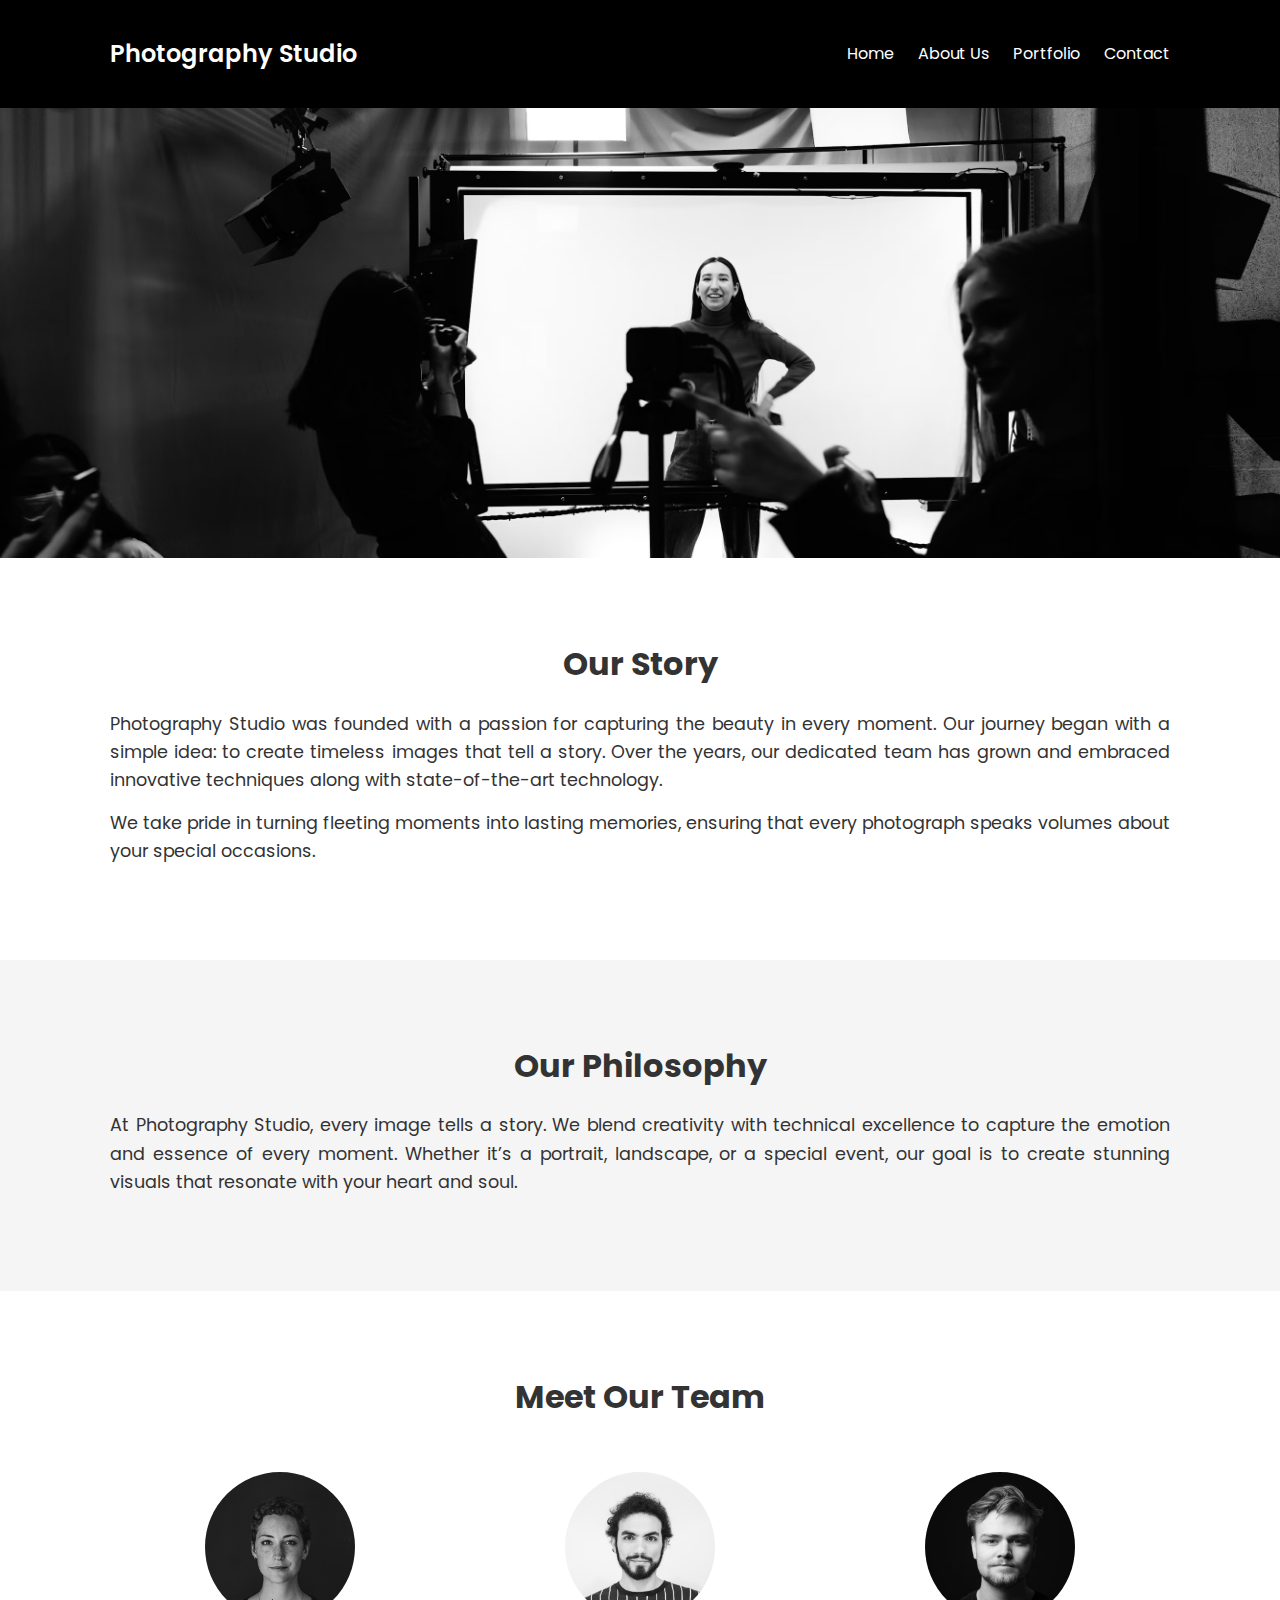
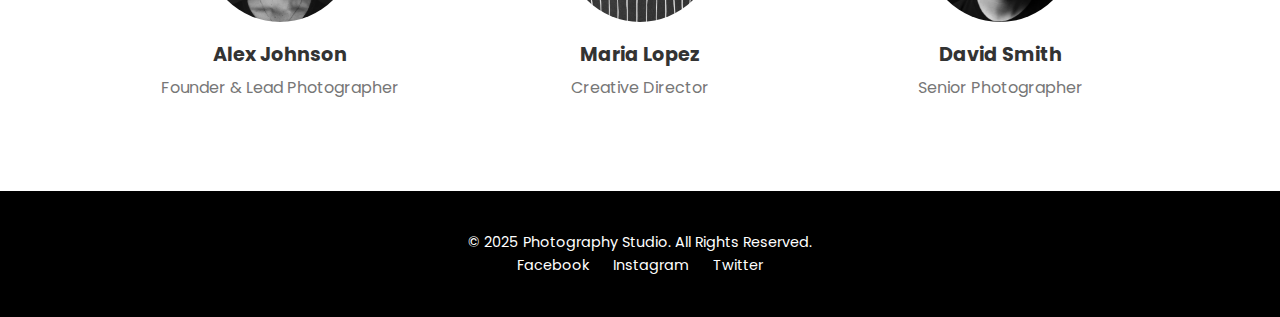
==== about.html @ c352ec71 "new website" ====
<!DOCTYPE html>
<html lang="en">

<head>
    <meta charset="UTF-8">
    <meta name="viewport" content="width=device-width, initial-scale=1">
    <title>Photography Studio - About Us</title>
    <link rel="stylesheet" href="css/main.css">
    <!-- Google Fonts -->
    <link rel="preconnect" href="https://fonts.googleapis.com">
    <link rel="preconnect" href="https://fonts.gstatic.com" crossorigin>
    <link href="https://fonts.googleapis.com/css2?family=Poppins:wght@300;400;600&display=swap" rel="stylesheet">
</head>

<body>
    <!-- 导航栏 -->
    <nav class="navbar">
        <div class="container">
            <div class="logo">
                <a href="index.html">Photography Studio</a>
            </div>
            <div class="menu">
                <a href="index.html">Home</a>
                <a href="about.html" class="active">About Us</a>
                <a href="portfolio.html">Portfolio</a>
                <a href="contact.html">Contact</a>
            </div>
        </div>
    </nav>

    <!-- 英雄区 -->
    <section class="hero about-hero">
        <div class="container">
            <div class="hero-content">
                <!-- <h1>About Us</h1> -->
            </div>
        </div>
    </section>

    <!-- 我们的故事 -->
    <section class="about-story">
        <div class="container">
            <h2>Our Story</h2>
            <p>
                Photography Studio was founded with a passion for capturing the beauty in every moment.
                Our journey began with a simple idea: to create timeless images that tell a story.
                Over the years, our dedicated team has grown and embraced innovative techniques along with
                state-of-the-art technology.
            </p>
            <p>
                We take pride in turning fleeting moments into lasting memories, ensuring that every photograph speaks
                volumes about your special occasions.
            </p>
        </div>
    </section>

    <!-- 我们的理念 -->
    <section class="about-philosophy">
        <div class="container">
            <h2>Our Philosophy</h2>
            <p>
                At Photography Studio, every image tells a story. We blend creativity with technical excellence
                to capture the emotion and essence of every moment. Whether it’s a portrait, landscape, or a special
                event,
                our goal is to create stunning visuals that resonate with your heart and soul.
            </p>
        </div>
    </section>

    <!-- 我们的团队 -->
    <section class="our-team">
        <div class="container">
            <h2>Meet Our Team</h2>
            <div class="team-grid">
                <div class="team-member">
                    <img src="images/team1.avif" alt="Alex Johnson">
                    <h3>Alex Johnson</h3>
                    <p>Founder &amp; Lead Photographer</p>
                </div>
                <div class="team-member">
                    <img src="images/team2.avif" alt="Maria Lopez">
                    <h3>Maria Lopez</h3>
                    <p>Creative Director</p>
                </div>
                <div class="team-member">
                    <img src="images/team3.avif" alt="David Smith">
                    <h3>David Smith</h3>
                    <p>Senior Photographer</p>
                </div>
            </div>
        </div>
    </section>

    <!-- 页脚 -->
    <footer class="footer">
        <div class="container">
            <p>&copy; 2025 Photography Studio. All Rights Reserved.</p>
            <div class="social-links">
                <a href="#" target="_blank">Facebook</a>
                <a href="#" target="_blank">Instagram</a>
                <a href="#" target="_blank">Twitter</a>
            </div>
        </div>
    </footer>
</body>

</html>
---- css/main.css ----
/* @import url('base.css');
@import url('utilities.css');
@import url('testimonials.css');
@import url('faq.css');
@import url('hero.css');
@import url('navbar.css');
@import url('pricing.css');
@import url('video.css');
@import url('footer.css');
@import url('mobile.css'); */
/* Reset & 基础样式 */
* {
    margin: 0;
    padding: 0;
    box-sizing: border-box;
  }
  
  body {
    font-family: 'Poppins', sans-serif;
    font-size: 16px;
    line-height: 1.6;
    color: #333;
    background: #fff;
  }
  
  /* 通用容器 */
  .container {
    width: 90%;
    max-width: 1100px;
    margin: 0 auto;
    padding: 20px;
  }
  
  /* 导航栏 */
  .navbar {
    background: #000;
    padding: 15px 0;
  }
  
  .navbar .container {
    display: flex;
    align-items: center;
    justify-content: space-between;
  }
  
  .navbar .logo a {
    color: #fff;
    font-size: 1.5rem;
    font-weight: 600;
    text-decoration: none;
  }
  
  .navbar .menu a {
    color: #fff;
    text-decoration: none;
    margin-left: 20px;
    font-size: 1rem;
    transition: color 0.3s ease;
  }
  
  .navbar .menu a:hover {
    color: #ccc;
  }
  
  /* 英雄区 */
  .hero {
    background: url('/images/hero.avif') center/cover no-repeat;
    height: 80vh;
    display: flex;
    align-items: center;
    justify-content: center;
    text-align: center;
    color: #fff;
    position: relative;
  }
  
  .hero .hero-content {
    padding: 20px;
  }
  
  .hero .hero-content h1 {
    font-size: 3rem;
    margin-bottom: 10px;
    text-shadow: 2px 2px 5px rgba(0, 0, 0, 0.7);
  }
  
  .hero .hero-content p {
    font-size: 1.2rem;
    margin-bottom: 20px;
  }
  
  /* 按钮 */
  .btn {
    display: inline-block;
    padding: 10px 20px;
    background: #000;
    color: #fff;
    text-decoration: none;
    border-radius: 4px;
    transition: background 0.3s ease;
  }
  
  .btn:hover {
    background: #444;
  }
  
  /* 精选作品区 */
  .portfolio {
    padding: 60px 0;
    text-align: center;
  }
  
  .portfolio h2 {
    font-size: 2rem;
    margin-bottom: 20px;
  }
  
  .portfolio-grid {
    display: grid;
    grid-template-columns: repeat(auto-fit, minmax(250px, 1fr));
    gap: 20px;
    margin:20px 0;
  }
  
  .portfolio-item img {
    width: 100%;
    height: auto;
    display: block;
    border-radius: 4px;
  }
  
  /* 关于我们简介区 */
  .about-snippet {
    background: #f5f5f5;
    padding: 60px 0;
    text-align: center;
  }
  
  .about-snippet h2 {
    font-size: 2rem;
    margin-bottom: 20px;
  }
  
  .about-snippet p {
    font-size: 1.1rem;
    max-width: 800px;
    margin: 0 auto 20px auto;
  }
  
  /* 客户评价区 */
  .testimonials {
    padding: 60px 0;
    background: #eee;
    text-align: center;
  }
  
  .testimonials h2 {
    font-size: 2rem;
    margin-bottom: 20px;
  }
  
  .testimonials-slider {
    display: flex;
    flex-direction: column;
    gap: 30px;
  }
  
  .testimonial {
    background: #fff;
    padding: 20px;
    border-radius: 4px;
    box-shadow: 0 2px 5px rgba(0, 0, 0, 0.1);
    font-style: italic;
  }
  
  .testimonial h4 {
    margin-top: 10px;
    font-size: 1rem;
    color: #555;
  }
  
  /* 行动号召区 */
  .cta {
    padding: 60px 0;
    background: #000;
    color: #fff;
    text-align: center;
  }
  
  .cta h2 {
    font-size: 2.5rem;
    margin-bottom: 10px;
  }
  
  .cta p {
    font-size: 1.2rem;
    margin-bottom: 20px;
  }
  /* About 页面专用样式 */

/* 英雄区 */
.about-hero {
    background: url('/images/about-hero.avif') center/cover no-repeat;
    height: 50vh;
    display: flex;
    align-items: center;
    justify-content: center;
    color: #fff;
  }
  
  .about-hero .hero-content h1 {
    font-size: 3rem;
    text-shadow: 2px 2px 4px rgba(0, 0, 0, 0.7);
    margin: 0;
  }
  
  /* 我们的故事 */
  .about-story {
    padding: 60px 0;
  }
  
  .about-story h2 {
    font-size: 2rem;
    margin-bottom: 20px;
    text-align: center;
  }
  
  .about-story p {
    font-size: 1.1rem;
    margin-bottom: 15px;
    line-height: 1.6;
    text-align: justify;
  }
  
  /* 我们的理念 */
  .about-philosophy {
    background: #f5f5f5;
    padding: 60px 0;
  }
  
  .about-philosophy h2 {
    font-size: 2rem;
    margin-bottom: 20px;
    text-align: center;
  }
  
  .about-philosophy p {
    font-size: 1.1rem;
    margin-bottom: 15px;
    line-height: 1.6;
    text-align: justify;
  }
  
  /* 我们的团队 */
  .our-team {
    padding: 60px 0;
    text-align: center;
  }
  
  .our-team h2 {
    font-size: 2rem;
    margin-bottom: 40px;
  }
  
  .team-grid {
    display: grid;
    grid-template-columns: repeat(auto-fit, minmax(250px, 1fr));
    gap: 20px;
  }
  
  .team-member {
    text-align: center;
    padding: 10px;
  }
  
  .team-member img {
    width: 150px;
    height: 150px;
    object-fit: cover;
    border-radius: 50%;
    margin-bottom: 10px;
  }
  
  .team-member h3 {
    font-size: 1.2rem;
    margin-bottom: 5px;
  }
  
  .team-member p {
    font-size: 1rem;
    color: #777;
  }
  
  /* 响应式调整 */
  @media (max-width: 768px) {
    .about-hero .hero-content h1 {
      font-size: 2.5rem;
    }
    
    .about-story h2,
    .about-philosophy h2,
    .our-team h2 {
      font-size: 1.8rem;
    }
    
    .about-story p,
    .about-philosophy p {
      font-size: 1rem;
    }
    
    .team-member img {
      width: 120px;
      height: 120px;
    }
  }
  
  /* 页脚 */
  .footer {
    background: #000;
    color: #fff;
    padding: 20px 0;
    text-align: center;
    font-size: 0.9rem;
  }
  
  .footer .social-links a {
    color: #fff;
    text-decoration: none;
    margin: 0 10px;
    transition: color 0.3s ease;
  }
  
  .footer .social-links a:hover {
    color: #ccc;
  }
  
  /* 响应式调整 */
  @media (max-width: 768px) {
    .hero .hero-content h1 {
      font-size: 2.5rem;
    }
    
    .navbar .menu a {
      margin-left: 10px;
      font-size: 0.9rem;
    }
  }
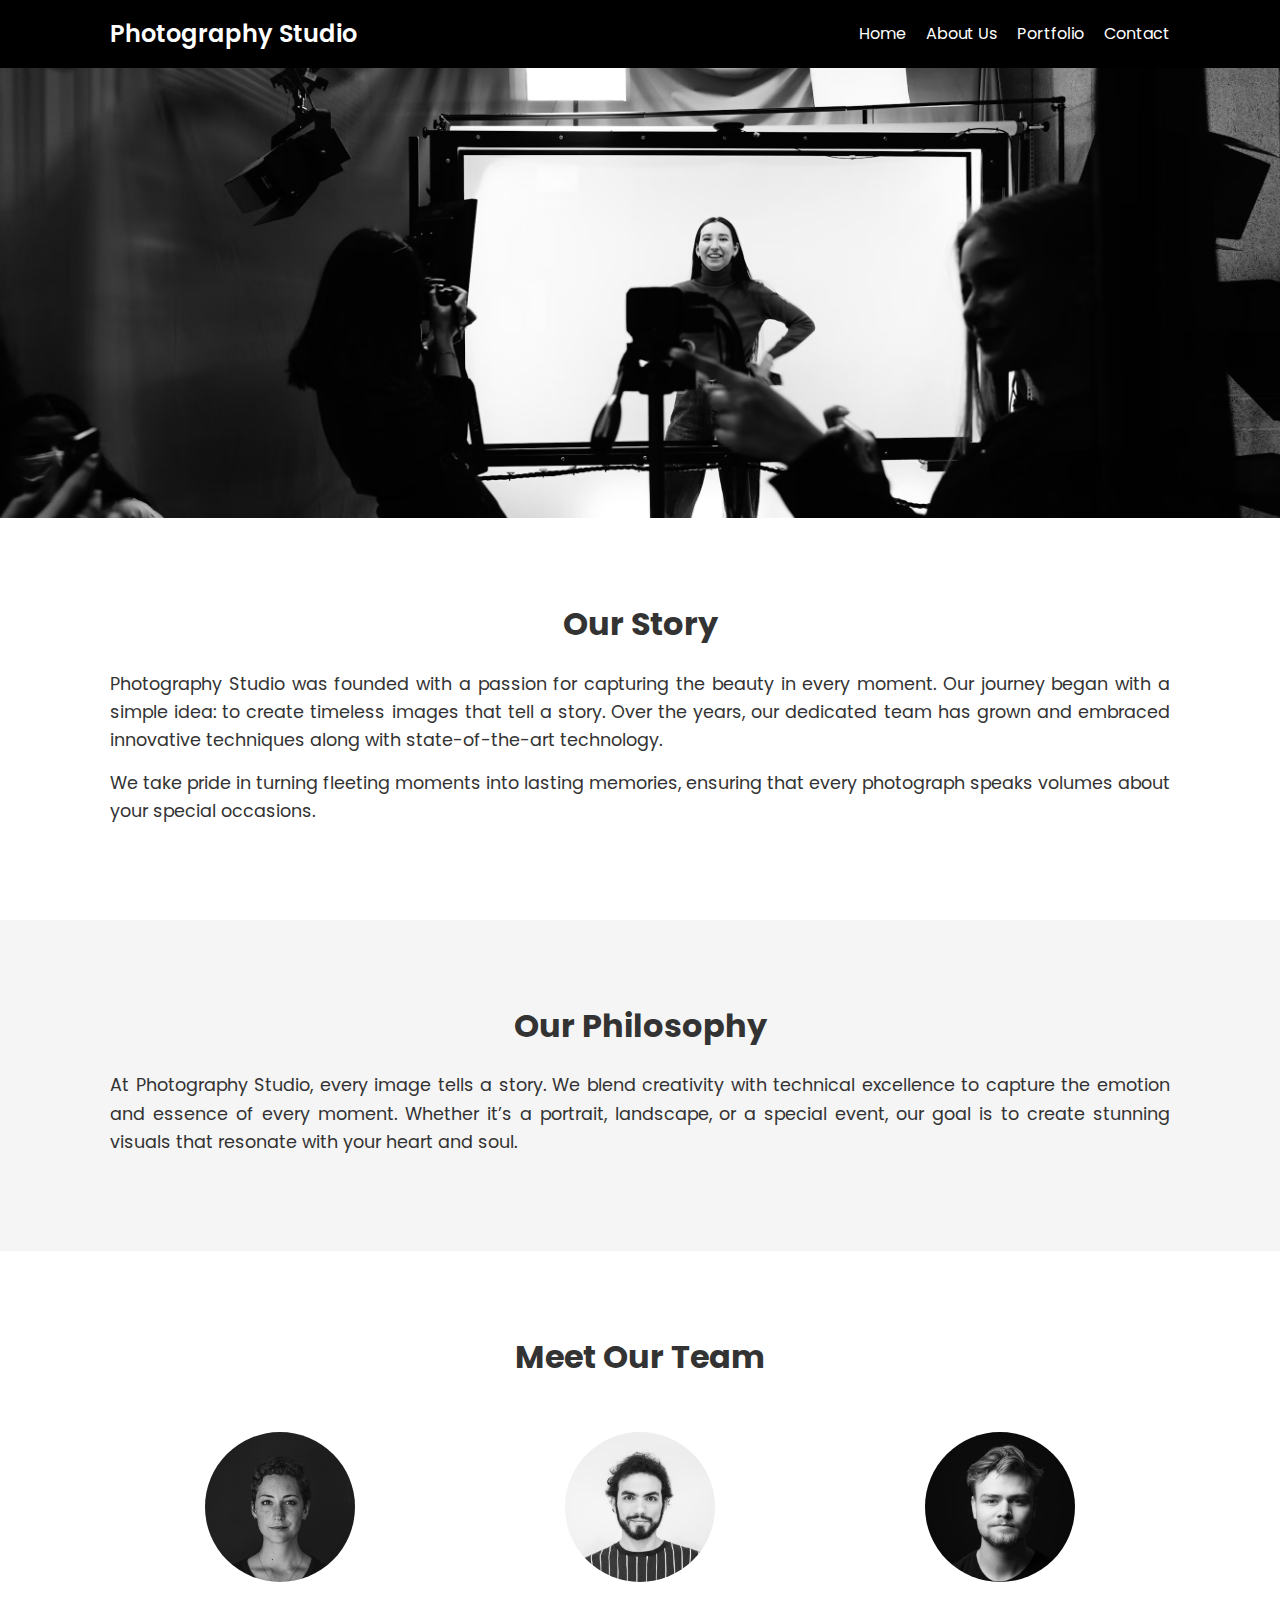
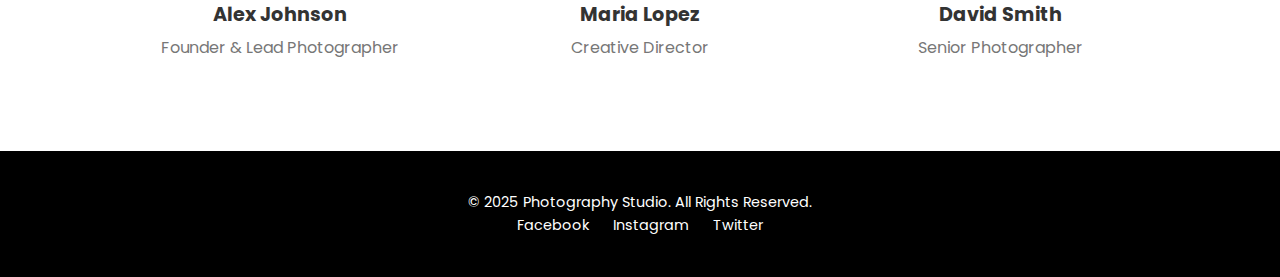
==== commit 62607870: "new pages" ====
--- a/about.html
+++ b/about.html
@@ -21,10 +21,23 @@
             </div>
             <div class="menu">
                 <a href="index.html">Home</a>
-                <a href="about.html" class="active">About Us</a>
-                <a href="portfolio.html">Portfolio</a>
+                <a href="about.html">About Us</a>
+                <a href="portfolio.html" class="active">Portfolio</a>
                 <a href="contact.html">Contact</a>
             </div>
+            <!-- 汉堡按钮（仅在移动端显示） -->
+            <div class="hamburger">
+                <span></span>
+                <span></span>
+                <span></span>
+            </div>
+        </div>
+        <!-- 移动端菜单（默认隐藏，由 JS 切换显示状态） -->
+        <div class="mobile-menu">
+            <a href="index.html">Home</a>
+            <a href="about.html">About Us</a>
+            <a href="portfolio.html">Portfolio</a>
+            <a href="contact.html">Contact</a>
         </div>
     </nav>
 
@@ -96,12 +109,14 @@
         <div class="container">
             <p>&copy; 2025 Photography Studio. All Rights Reserved.</p>
             <div class="social-links">
-                <a href="#" target="_blank">Facebook</a>
-                <a href="#" target="_blank">Instagram</a>
-                <a href="#" target="_blank">Twitter</a>
+                <a href="#">Facebook</a>
+                <a href="#">Instagram</a>
+                <a href="#">Twitter</a>
             </div>
         </div>
     </footer>
 </body>
+<script src="/js/main.js"></script>
+
 
 </html>--- a/css/main.css
+++ b/css/main.css
@@ -31,16 +31,21 @@
     padding: 20px;
   }
   
-  /* 导航栏 */
-  .navbar {
-    background: #000;
-    padding: 15px 0;
+  /* nav.css */
+
+/* 基础导航样式 */
+.navbar {
+    background: #000;
+    color: #fff;
+    position: relative;
+    z-index: 1000;
   }
   
   .navbar .container {
     display: flex;
     align-items: center;
     justify-content: space-between;
+    padding: 15px 20px;
   }
   
   .navbar .logo a {
@@ -48,6 +53,11 @@
     font-size: 1.5rem;
     font-weight: 600;
     text-decoration: none;
+  }
+  
+  .navbar .menu {
+    display: flex;
+    align-items: center;
   }
   
   .navbar .menu a {
@@ -58,9 +68,52 @@
     transition: color 0.3s ease;
   }
   
-  .navbar .menu a:hover {
-    color: #ccc;
-  }
+  
+  /* 汉堡按钮 */
+  .hamburger {
+    display: none; /* 默认隐藏，仅在移动端显示 */
+    flex-direction: column;
+    cursor: pointer;
+  }
+  
+  .hamburger span {
+    width: 25px;
+    height: 3px;
+    background: #fff;
+    margin: 4px 0;
+    transition: all 0.3s ease;
+  }
+  
+  /* 移动端菜单 */
+  .mobile-menu {
+    display: none; /* 默认隐藏 */
+    flex-direction: column;
+    background: #000;
+  }
+  
+  .mobile-menu a {
+    color: #fff;
+    text-decoration: none;
+    padding: 15px 20px;
+    border-top: 1px solid #333;
+  }
+  
+  /* 响应式：屏幕宽度小于768px时 */
+  @media (max-width: 768px) {
+    .navbar .menu {
+      display: none;
+    }
+    
+    .hamburger {
+      display: flex;
+    }
+    
+    /* 当移动端菜单激活时添加 active 类 */
+    .mobile-menu.active {
+      display: flex;
+    }
+  }
+  
   
   /* 英雄区 */
   .hero {
@@ -314,6 +367,166 @@
     }
   }
   
+  /* Portfolio 页面专用样式 */
+
+/* 英雄区 */
+.portfolio-hero {
+    background: url('/images/portfolio-hero.avif') center/cover no-repeat;
+    height: 40vh;
+    display: flex;
+    align-items: center;
+    justify-content: center;
+    color: #fff;
+  }
+  
+  .portfolio-hero .hero-content h1 {
+    font-size: 3rem;
+    text-shadow: 2px 2px 4px rgba(0, 0, 0, 0.6);
+    margin: 0;
+  }
+  
+  /* 作品集展示区 */
+  .portfolio-page {
+    padding: 60px 0;
+  }
+  
+  .portfolio-page h2 {
+    font-size: 2rem;
+    margin-bottom: 20px;
+    text-align: center;
+  }
+  
+  /* 作品集网格布局 */
+  .portfolio-grid {
+    display: grid;
+    grid-template-columns: repeat(auto-fit, minmax(250px, 1fr));
+    gap: 20px;
+    margin-top: 20px;
+  }
+  
+  /* 单个作品项 */
+  .portfolio-item {
+    overflow: hidden;
+    border-radius: 4px;
+    transition: transform 0.3s ease;
+  }
+  
+  .portfolio-item img {
+    width: 100%;
+    height: auto;
+    display: block;
+  }
+  
+  .portfolio-item:hover {
+    transform: scale(1.03);
+  }
+  
+  /* 分页或加载更多区域 */
+  .portfolio-pagination {
+    padding: 40px 0;
+    text-align: center;
+  }
+  
+  .portfolio-pagination .btn {
+    background: #000;
+    color: #fff;
+    padding: 10px 20px;
+    text-decoration: none;
+    border-radius: 4px;
+    transition: background 0.3s ease;
+  }
+  
+  .portfolio-pagination .btn:hover {
+    background: #444;
+  }
+  
+  /* 响应式调整 */
+  @media (max-width: 768px) {
+    .portfolio-hero {
+      height: 30vh;
+    }
+    
+    .portfolio-hero .hero-content h1 {
+      font-size: 2.5rem;
+    }
+    
+    .portfolio-page h2 {
+      font-size: 1.8rem;
+    }
+  }
+
+  /* Contact 页面专用样式 */
+
+.contact-page {
+    padding: 60px 0;
+    background: #f9f9f9;
+  }
+  
+  .contact-page h1 {
+    font-size: 2.5rem;
+    text-align: center;
+    margin-bottom: 20px;
+  }
+  
+  .contact-page p {
+    font-size: 1.1rem;
+    text-align: center;
+    margin-bottom: 40px;
+    max-width: 800px;
+    margin-left: auto;
+    margin-right: auto;
+  }
+  
+  .contact-page form {
+    max-width: 600px;
+    margin: 0 auto;
+    background: #fff;
+    padding: 30px;
+    border-radius: 4px;
+    box-shadow: 0 2px 5px rgba(0, 0, 0, 0.1);
+  }
+  
+  .contact-page .form-group {
+    margin-bottom: 20px;
+  }
+  
+  .contact-page label {
+    display: block;
+    font-weight: 600;
+    margin-bottom: 5px;
+  }
+  
+  .contact-page input,
+  .contact-page textarea {
+    width: 100%;
+    padding: 10px;
+    border: 1px solid #ccc;
+    border-radius: 4px;
+    font-size: 1rem;
+  }
+  
+  .contact-page button.btn {
+    display: inline-block;
+    background: #000;
+    color: #fff;
+    border: none;
+    padding: 12px 20px;
+    cursor: pointer;
+    border-radius: 4px;
+    transition: background 0.3s ease;
+  }
+  
+  .contact-page button.btn:hover {
+    background: #444;
+  }
+  
+  /* 响应式调整 */
+  @media (max-width: 768px) {
+    .contact-page form {
+      padding: 20px;
+    }
+  }
+  
   /* 页脚 */
   .footer {
     background: #000;
